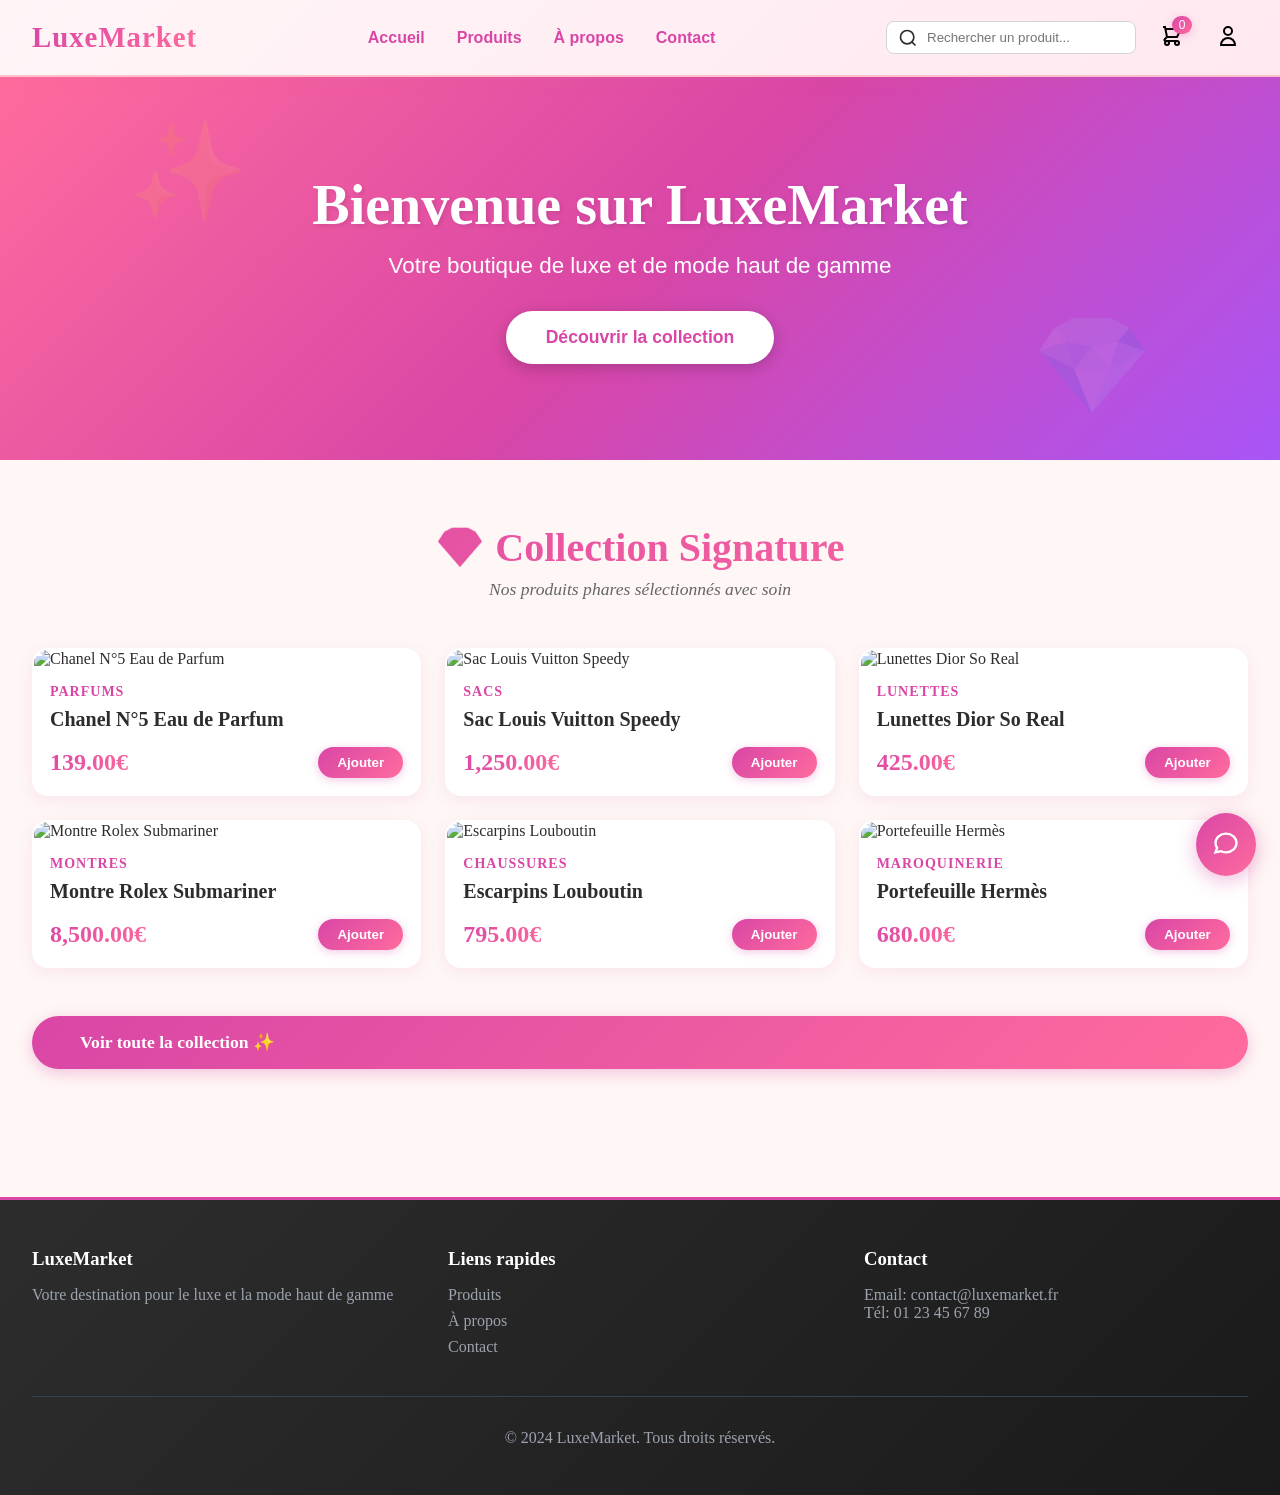
==== index.html @ a19bfbb9 "Ajout complet du projet" ====
<!DOCTYPE html>
<html lang="fr">
<head>
    <meta charset="UTF-8">
    <meta name="viewport" content="width=device-width, initial-scale=1.0">
    <title>LuxeMarket - Boutique de luxe et mode haut de gamme</title>
    <style>
        * {
            margin: 0;
            padding: 0;
            box-sizing: border-box;
        }

        body {
            font-family: 'Playfair Display', 'Georgia', serif;
            background-color: #fef7f5;
            color: #2d2d2d;
        }

        /* Header */
        header {
            background: linear-gradient(135deg, #fff5f7 0%, #ffe8f0 100%);
            box-shadow: 0 2px 15px rgba(219, 112, 147, 0.1);
            position: sticky;
            top: 0;
            z-index: 100;
            border-bottom: 2px solid #ffc0cb;
        }

        .header-content {
            max-width: 1280px;
            margin: 0 auto;
            padding: 1rem 2rem;
            display: flex;
            justify-content: space-between;
            align-items: center;
        }

        .logo {
            font-size: 1.8rem;
            font-weight: bold;
            background: linear-gradient(135deg, #d946a6 0%, #ff6b9d 100%);
            -webkit-background-clip: text;
            -webkit-text-fill-color: transparent;
            background-clip: text;
            font-family: 'Playfair Display', serif;
            letter-spacing: 1px;
        }

        nav {
            display: flex;
            gap: 2rem;
        }

        nav a {
            text-decoration: none;
            color: #d946a6;
            font-weight: 600;
            transition: all 0.3s;
            font-family: 'Segoe UI', sans-serif;
            position: relative;
        }

        nav a:hover {
            color: #ff6b9d;
        }

        nav a::after {
            content: '';
            position: absolute;
            bottom: -5px;
            left: 0;
            width: 0;
            height: 2px;
            background: linear-gradient(90deg, #d946a6, #ff6b9d);
            transition: width 0.3s;
        }

        nav a:hover::after {
            width: 100%;
        }

        .header-icons {
            display: flex;
            gap: 1rem;
            align-items: center;
        }

        .search-box {
            position: relative;
        }

        .search-box {
            display: flex;
            align-items: center;
            position: relative;
        }

        .search-box input {
            padding: 0.5rem 1rem 0.5rem 2.5rem;
            border: 1px solid #d1d5db;
            border-radius: 0.5rem;
            outline: none;
            min-width: 250px;
        }

        .search-box input:focus {
            border-color: #d946a6;
            box-shadow: 0 0 0 3px rgba(217, 70, 166, 0.1);
        }

        .search-icon {
            position: absolute;
            left: 0.75rem;
            pointer-events: none;
        }

        .icon-btn {
            background: none;
            border: none;
            cursor: pointer;
            padding: 0.5rem;
            border-radius: 50%;
            position: relative;
            transition: background 0.3s;
        }

        .icon-btn:hover {
            background: #ffe8f0;
        }

        .cart-badge {
            position: absolute;
            top: 0;
            right: 0;
            background: linear-gradient(135deg, #d946a6 0%, #ff6b9d 100%);
            color: white;
            font-size: 0.75rem;
            padding: 0.125rem 0.375rem;
            border-radius: 9999px;
            min-width: 1.25rem;
            text-align: center;
            box-shadow: 0 2px 8px rgba(217, 70, 166, 0.3);
        }

        /* Hero Section */
        .hero {
            background: linear-gradient(135deg, #ff6b9d 0%, #d946a6 50%, #a855f7 100%);
            color: white;
            padding: 6rem 2rem;
            text-align: center;
            position: relative;
            overflow: hidden;
        }

        .hero::before {
            content: '✨';
            position: absolute;
            font-size: 6rem;
            opacity: 0.1;
            top: 10%;
            left: 10%;
            animation: float 6s ease-in-out infinite;
        }

        .hero::after {
            content: '💎';
            position: absolute;
            font-size: 6rem;
            opacity: 0.1;
            bottom: 10%;
            right: 10%;
            animation: float 8s ease-in-out infinite;
        }

        @keyframes float {
            0%, 100% { transform: translateY(0px); }
            50% { transform: translateY(-20px); }
        }

        .hero h1 {
            font-size: 3.5rem;
            margin-bottom: 1rem;
            font-family: 'Playfair Display', serif;
            text-shadow: 2px 2px 4px rgba(0,0,0,0.1);
        }

        .hero p {
            font-size: 1.4rem;
            margin-bottom: 2rem;
            font-family: 'Segoe UI', sans-serif;
            font-weight: 300;
        }

        .btn-primary {
            background: white;
            color: #d946a6;
            padding: 1rem 2.5rem;
            border: none;
            border-radius: 50px;
            font-size: 1.1rem;
            font-weight: 600;
            cursor: pointer;
            transition: all 0.3s;
            box-shadow: 0 4px 15px rgba(0,0,0,0.2);
            font-family: 'Segoe UI', sans-serif;
        }

        .btn-primary:hover {
            transform: translateY(-3px);
            box-shadow: 0 6px 20px rgba(0,0,0,0.3);
            background: #fff5f7;
        }

        /* Products Section */
        .products-section {
            max-width: 1280px;
            margin: 0 auto;
            padding: 4rem 2rem;
        }

        .products-section h2 {
            font-size: 2.5rem;
            margin-bottom: 0.5rem;
            text-align: center;
            background: linear-gradient(135deg, #d946a6 0%, #ff6b9d 100%);
            -webkit-background-clip: text;
            -webkit-text-fill-color: transparent;
            background-clip: text;
            font-family: 'Playfair Display', serif;
        }

        .products-subtitle {
            text-align: center;
            color: #666;
            margin-bottom: 3rem;
            font-size: 1.1rem;
            font-style: italic;
        }

        .view-all-btn {
            display: block;
            margin: 3rem auto 0;
            background: linear-gradient(135deg, #d946a6 0%, #ff6b9d 100%);
            color: white;
            padding: 1rem 3rem;
            border: none;
            border-radius: 50px;
            font-size: 1.1rem;
            font-weight: 600;
            cursor: pointer;
            transition: all 0.3s;
            box-shadow: 0 4px 15px rgba(217, 70, 166, 0.3);
            text-decoration: none;
        }

        .view-all-btn:hover {
            transform: translateY(-3px);
            box-shadow: 0 6px 20px rgba(217, 70, 166, 0.4);
        }

        .products-grid {
            display: grid;
            grid-template-columns: repeat(auto-fill, minmax(300px, 1fr));
            gap: 1.5rem;
        }

        .product-card {
            background: white;
            border-radius: 1rem;
            overflow: hidden;
            box-shadow: 0 4px 15px rgba(217, 70, 166, 0.1);
            transition: all 0.3s;
            border: 2px solid transparent;
        }

        .product-card:hover {
            box-shadow: 0 8px 30px rgba(217, 70, 166, 0.25);
            transform: translateY(-5px);
            border-color: #ffc0cb;
        }

        .product-image {
            width: 100%;
            height: 250px;
            object-fit: cover;
        }

        .product-info {
            padding: 1rem;
        }

        .product-category {
            color: #d946a6;
            font-size: 0.875rem;
            font-weight: 600;
            margin-bottom: 0.5rem;
            text-transform: uppercase;
            letter-spacing: 1px;
        }

        .product-name {
            font-size: 1.25rem;
            font-weight: bold;
            margin-bottom: 1rem;
            font-family: 'Playfair Display', serif;
            color: #2d2d2d;
        }

        .product-footer {
            display: flex;
            justify-content: space-between;
            align-items: center;
        }

        .product-price {
            font-size: 1.5rem;
            font-weight: bold;
            background: linear-gradient(135deg, #d946a6 0%, #ff6b9d 100%);
            -webkit-background-clip: text;
            -webkit-text-fill-color: transparent;
            background-clip: text;
        }

        .btn-add-cart {
            background: linear-gradient(135deg, #d946a6 0%, #ff6b9d 100%);
            color: white;
            padding: 0.5rem 1.2rem;
            border: none;
            border-radius: 50px;
            cursor: pointer;
            font-weight: 600;
            transition: all 0.3s;
            box-shadow: 0 2px 10px rgba(217, 70, 166, 0.3);
        }

        .btn-add-cart:hover {
            transform: scale(1.05);
            box-shadow: 0 4px 15px rgba(217, 70, 166, 0.4);
        }

        /* Chat Button */
        .chat-btn {
            position: fixed;
            bottom: 1.5rem;
            right: 1.5rem;
            background: linear-gradient(135deg, #d946a6 0%, #ff6b9d 100%);
            color: white;
            padding: 1rem;
            border: none;
            border-radius: 50%;
            cursor: pointer;
            box-shadow: 0 4px 20px rgba(217, 70, 166, 0.4);
            transition: all 0.3s;
            z-index: 90;
        }

        .chat-btn:hover {
            transform: scale(1.1);
            box-shadow: 0 6px 25px rgba(217, 70, 166, 0.5);
        }

        /* Chat Window */
        .chat-window {
            position: fixed;
            bottom: 6rem;
            right: 1.5rem;
            width: 380px;
            height: 500px;
            background: white;
            border-radius: 0.5rem;
            box-shadow: 0 10px 40px rgba(0,0,0,0.3);
            display: none;
            flex-direction: column;
            z-index: 90;
        }

        .chat-window.active {
            display: flex;
        }

        .chat-header {
            background: linear-gradient(135deg, #d946a6 0%, #ff6b9d 100%);
            color: white;
            padding: 1rem;
            border-radius: 0.5rem 0.5rem 0 0;
            display: flex;
            justify-content: space-between;
            align-items: center;
        }

        .chat-close {
            background: none;
            border: none;
            color: white;
            cursor: pointer;
            font-size: 1.5rem;
        }

        .chat-messages {
            flex: 1;
            overflow-y: auto;
            padding: 1rem;
            display: flex;
            flex-direction: column;
            gap: 0.75rem;
        }

        .message {
            max-width: 70%;
            padding: 0.75rem;
            border-radius: 0.5rem;
        }

        .message.vendeur {
            background: #e5e7eb;
            align-self: flex-start;
        }

        .message.client {
            background: #2563eb;
            color: white;
            align-self: flex-end;
        }

        .chat-input {
            padding: 1rem;
            border-top: 1px solid #e5e7eb;
            display: flex;
            gap: 0.5rem;
        }

        .chat-input input {
            flex: 1;
            padding: 0.5rem 1rem;
            border: 1px solid #d1d5db;
            border-radius: 0.5rem;
            outline: none;
        }

        .chat-input input:focus {
            border-color: #2563eb;
        }

        .chat-send-btn {
            background: #2563eb;
            color: white;
            border: none;
            padding: 0.5rem 1rem;
            border-radius: 0.5rem;
            cursor: pointer;
        }

        .chat-send-btn:hover {
            background: #1d4ed8;
        }

        /* Footer */
        footer {
            background: linear-gradient(135deg, #2d2d2d 0%, #1a1a1a 100%);
            color: white;
            padding: 3rem 2rem;
            margin-top: 4rem;
            border-top: 3px solid #d946a6;
        }

        .footer-content {
            max-width: 1280px;
            margin: 0 auto;
            display: grid;
            grid-template-columns: repeat(auto-fit, minmax(250px, 1fr));
            gap: 2rem;
        }

        .footer-section h3 {
            margin-bottom: 1rem;
        }

        .footer-section a {
            color: #9ca3af;
            text-decoration: none;
            display: block;
            margin: 0.5rem 0;
        }

        .footer-section a:hover {
            color: white;
        }

        .footer-bottom {
            text-align: center;
            margin-top: 2rem;
            padding-top: 2rem;
            border-top: 1px solid #374151;
            color: #9ca3af;
        }

        /* Product Modal */
        .modal {
            position: fixed;
            top: 0;
            left: 0;
            right: 0;
            bottom: 0;
            background: rgba(0, 0, 0, 0.7);
            display: none;
            justify-content: center;
            align-items: center;
            z-index: 1000;
            padding: 1rem;
        }

        .modal.active {
            display: flex;
        }

        .modal-content {
            background: white;
            border-radius: 1rem;
            max-width: 900px;
            width: 100%;
            max-height: 90vh;
            overflow-y: auto;
            position: relative;
            box-shadow: 0 20px 60px rgba(0,0,0,0.3);
        }

        .modal-close {
            position: absolute;
            top: 1rem;
            right: 1rem;
            background: rgba(0,0,0,0.5);
            color: white;
            border: none;
            width: 40px;
            height: 40px;
            border-radius: 50%;
            font-size: 1.5rem;
            cursor: pointer;
            z-index: 10;
            transition: background 0.3s;
        }

        .modal-close:hover {
            background: rgba(0,0,0,0.7);
        }

        .modal-body {
            display: grid;
            grid-template-columns: 1fr 1fr;
            gap: 2rem;
            padding: 2rem;
        }

        .modal-image {
            width: 100%;
            height: 400px;
            object-fit: cover;
            border-radius: 0.5rem;
        }

        .modal-info h2 {
            font-size: 2rem;
            margin-bottom: 1rem;
            color: #111827;
        }

        .modal-category {
            display: inline-block;
            background: linear-gradient(135deg, #d946a6 0%, #ff6b9d 100%);
            color: white;
            padding: 0.25rem 1rem;
            border-radius: 1rem;
            font-size: 0.875rem;
            margin-bottom: 1rem;
        }

        .modal-price {
            font-size: 2.5rem;
            font-weight: bold;
            background: linear-gradient(135deg, #d946a6 0%, #ff6b9d 100%);
            -webkit-background-clip: text;
            -webkit-text-fill-color: transparent;
            background-clip: text;
            margin: 1rem 0;
        }

        .modal-description {
            color: #4b5563;
            line-height: 1.6;
            margin-bottom: 2rem;
        }

        .modal-actions {
            display: flex;
            gap: 1rem;
        }

        .btn-modal {
            flex: 1;
            padding: 1rem;
            border: none;
            border-radius: 0.5rem;
            font-size: 1rem;
            font-weight: 600;
            cursor: pointer;
            transition: all 0.3s;
        }

        .btn-modal-primary {
            background: linear-gradient(135deg, #d946a6 0%, #ff6b9d 100%);
            color: white;
        }

        .btn-modal-primary:hover {
            opacity: 0.9;
            transform: translateY(-2px);
        }

        .btn-modal-secondary {
            background: linear-gradient(135deg, #a855f7 0%, #d946a6 100%);
            color: white;
        }

        .btn-modal-secondary:hover {
            opacity: 0.9;
            transform: translateY(-2px);
        }

        /* Responsive */
        @media (max-width: 768px) {
            nav {
                display: none;
            }

            .hero h1 {
                font-size: 2rem;
            }

            .products-grid {
                grid-template-columns: 1fr;
            }

            .chat-window {
                width: calc(100% - 2rem);
                right: 1rem;
            }

            .search-box input {
                min-width: 150px;
            }
        }
    </style>
</head>
<body>
    <!-- Header -->
    <header>
        <div class="header-content">
            <div class="logo">LuxeMarket</div>
            
            <nav>
                <a href="#accueil">Accueil</a>
                <a href="#produits">Produits</a>
                <a href="#apropos">À propos</a>
                <a href="#contact">Contact</a>
            </nav>

            <div class="header-icons">
                <div class="search-box">
                    <svg class="search-icon" width="20" height="20" fill="none" stroke="currentColor" stroke-width="2" viewBox="0 0 24 24">
                        <circle cx="11" cy="11" r="8"></circle>
                        <path d="m21 21-4.35-4.35"></path>
                    </svg>
                    <input type="text" id="searchInput" placeholder="Rechercher un produit..." onkeyup="searchProducts()">
                </div>

                <button class="icon-btn" id="cartBtn">
                    <svg width="24" height="24" fill="none" stroke="currentColor" stroke-width="2" viewBox="0 0 24 24">
                        <path d="M3 3h2l.4 2M7 13h10l4-8H5.4M7 13L5.4 5M7 13l-2.293 2.293c-.63.63-.184 1.707.707 1.707H17m0 0a2 2 0 100 4 2 2 0 000-4zm-8 2a2 2 0 11-4 0 2 2 0 014 0z"/>
                    </svg>
                    <span class="cart-badge" id="cartBadge">0</span>
                </button>

                <button class="icon-btn">
                    <svg width="24" height="24" fill="none" stroke="currentColor" stroke-width="2" viewBox="0 0 24 24">
                        <path d="M16 7a4 4 0 11-8 0 4 4 0 018 0zM12 14a7 7 0 00-7 7h14a7 7 0 00-7-7z"/>
                    </svg>
                </button>
            </div>
        </div>
    </header>

    <!-- Hero Section -->
    <section class="hero" id="accueil">
        <h1>Bienvenue sur LuxeMarket</h1>
        <p>Votre boutique de luxe et de mode haut de gamme</p>
        <button class="btn-primary">Découvrir la collection</button>
    </section>

    <!-- Products Section -->
    <section class="products-section" id="produits">
        <h2>💎 Collection Signature</h2>
        <p class="products-subtitle">Nos produits phares sélectionnés avec soin</p>
        <div class="products-grid" id="productsGrid">
            <!-- Les produits seront ajoutés ici par JavaScript -->
        </div>
        <a href="vitrine.html" class="view-all-btn">Voir toute la collection ✨</a>
    </section>

    <!-- Product Modal -->
    <div class="modal" id="productModal">
        <div class="modal-content">
            <button class="modal-close" onclick="closeModal()">&times;</button>
            <div class="modal-body">
                <div>
                    <img id="modalImage" class="modal-image" src="" alt="">
                </div>
                <div class="modal-info">
                    <span id="modalCategory" class="modal-category"></span>
                    <h2 id="modalName"></h2>
                    <div id="modalPrice" class="modal-price"></div>
                    <p id="modalDescription" class="modal-description"></p>
                    <div class="modal-actions">
                        <button class="btn-modal btn-modal-primary" onclick="addToCartFromModal()">
                            Ajouter au panier
                        </button>
                        <button class="btn-modal btn-modal-secondary" onclick="openChat()">
                            Contacter le vendeur
                        </button>
                    </div>
                </div>
            </div>
        </div>
    </div>

    <!-- Chat Button -->
    <button class="chat-btn" id="chatBtn">
        <svg width="28" height="28" fill="none" stroke="currentColor" stroke-width="2" viewBox="0 0 24 24">
            <path d="M8 12h.01M12 12h.01M16 12h.01M21 12c0 4.418-4.03 8-9 8a9.863 9.863 0 01-4.255-.949L3 20l1.395-3.72C3.512 15.042 3 13.574 3 12c0-4.418 4.03-8 9-8s9 3.582 9 8z"/>
        </svg>
    </button>

    <!-- Chat Window -->
    <div class="chat-window" id="chatWindow">
        <div class="chat-header">
            <h3>Chat avec le vendeur</h3>
            <button class="chat-close" id="chatClose">&times;</button>
        </div>
        <div class="chat-messages" id="chatMessages">
            <div class="message vendeur">Bonjour ! Comment puis-je vous aider ?</div>
        </div>
        <div class="chat-input">
            <input type="text" id="messageInput" placeholder="Tapez votre message...">
            <button class="chat-send-btn" id="sendBtn">Envoyer</button>
        </div>
    </div>

    <!-- Footer -->
    <footer>
        <div class="footer-content">
            <div class="footer-section">
                <h3>LuxeMarket</h3>
                <p style="color: #9ca3af;">Votre destination pour le luxe et la mode haut de gamme</p>
            </div>
            <div class="footer-section">
                <h3>Liens rapides</h3>
                <a href="#produits">Produits</a>
                <a href="#apropos">À propos</a>
                <a href="#contact">Contact</a>
            </div>
            <div class="footer-section">
                <h3>Contact</h3>
                <p style="color: #9ca3af;">Email: contact@luxemarket.fr</p>
                <p style="color: #9ca3af;">Tél: 01 23 45 67 89</p>
            </div>
        </div>
        <div class="footer-bottom">
            <p>&copy; 2024 LuxeMarket. Tous droits réservés.</p>
        </div>
    </footer>

    <script>
        // Charger les produits depuis le stockage ou utiliser des exemples
        let products = JSON.parse(localStorage.getItem('products') || '[]');
        let filteredProducts = [];
        let currentProductId = null;
        
        // Si aucun produit, afficher des produits d'exemple
        if (products.length === 0) {
            products = [
                { id: 1, name: 'Chanel N°5 Eau de Parfum', price: '139.00€', image: 'https://images.unsplash.com/photo-1541643600914-78b084683601?w=400', category: 'Parfums', description: 'Le parfum iconique de Chanel. Notes florales aldéhydées intemporelles. Flacon 100ml.' },
                { id: 2, name: 'Sac Louis Vuitton Speedy', price: '1,250.00€', image: 'https://images.unsplash.com/photo-1584917865442-de89df76afd3?w=400', category: 'Sacs', description: 'Sac à main iconique en toile monogram. État excellent. Authentique avec certificat.' },
                { id: 3, name: 'Lunettes Dior So Real', price: '425.00€', image: 'https://images.unsplash.com/photo-1511499767150-a48a237f0083?w=400', category: 'Lunettes', description: 'Lunettes de soleil avant-gardistes. Monture métallique dorée. Protection UV400.' },
                { id: 4, name: 'Montre Rolex Submariner', price: '8,500.00€', image: 'https://images.unsplash.com/photo-1523170335258-f5ed11844a49?w=400', category: 'Montres', description: 'Montre de plongée automatique. Acier inoxydable. Boîte et papiers inclus.' },
                { id: 5, name: 'Escarpins Louboutin', price: '795.00€', image: 'https://images.unsplash.com/photo-1543163521-1bf539c55dd2?w=400', category: 'Chaussures', description: 'Escarpins signature à semelle rouge. Cuir verni noir. Talon 10cm. Pointure 38.' },
                { id: 6, name: 'Portefeuille Hermès', price: '680.00€', image: 'https://images.unsplash.com/photo-1627123424574-724758594e93?w=400', category: 'Maroquinerie', description: 'Portefeuille compact en cuir Epsom. Couleur étoupe. Multiples emplacements cartes.' }
            ];
        }

        filteredProducts = [...products];

        // Afficher seulement les 6 premiers produits sur la page d'accueil
        function displayProducts() {
            const productsGrid = document.getElementById('productsGrid');
            productsGrid.innerHTML = '';
            
            // Limiter à 6 produits pour la page d'accueil
            const featuredProducts = filteredProducts.slice(0, 6);
            
            if (featuredProducts.length === 0) {
                productsGrid.innerHTML = '<p style="grid-column: 1/-1; text-align: center; color: #6b7280; padding: 2rem;">Aucun produit trouvé</p>';
                return;
            }

            featuredProducts.forEach(product => {
                const card = document.createElement('div');
                card.className = 'product-card';
                card.style.cursor = 'pointer';
                card.onclick = () => openProductModal(product.id);
                card.innerHTML = `
                    <img src="${product.image}" alt="${product.name}" class="product-image">
                    <div class="product-info">
                        <div class="product-category">${product.category}</div>
                        <div class="product-name">${product.name}</div>
                        <div class="product-footer">
                            <div class="product-price">${product.price}</div>
                            <button class="btn-add-cart" onclick="event.stopPropagation(); addToCart(${product.id})">Ajouter</button>
                        </div>
                    </div>
                `;
                productsGrid.appendChild(card);
            });
        }

        // Fonction de recherche
        function searchProducts() {
            const searchTerm = document.getElementById('searchInput').value.toLowerCase();
            
            if (searchTerm === '') {
                filteredProducts = [...products];
            } else {
                filteredProducts = products.filter(product => 
                    product.name.toLowerCase().includes(searchTerm) ||
                    product.category.toLowerCase().includes(searchTerm) ||
                    (product.description && product.description.toLowerCase().includes(searchTerm))
                );
            }
            
            displayProducts();
        }

        // Ouvrir la modale produit
        function openProductModal(productId) {
            const product = products.find(p => p.id === productId);
            if (!product) return;

            currentProductId = productId;
            
            document.getElementById('modalImage').src = product.image;
            document.getElementById('modalName').textContent = product.name;
            document.getElementById('modalPrice').textContent = product.price;
            document.getElementById('modalCategory').textContent = product.category;
            document.getElementById('modalDescription').textContent = product.description || 'Aucune description disponible.';
            
            document.getElementById('productModal').classList.add('active');
            document.body.style.overflow = 'hidden';
        }

        // Fermer la modale
        function closeModal() {
            document.getElementById('productModal').classList.remove('active');
            document.body.style.overflow = 'auto';
            currentProductId = null;
        }

        // Ajouter au panier depuis la modale
        function addToCartFromModal() {
            if (currentProductId) {
                addToCart(currentProductId);
                closeModal();
            }
        }

        // Ouvrir le chat depuis la modale
        function openChat() {
            closeModal();
            document.getElementById('chatWindow').classList.add('active');
        }

        // Fermer la modale en cliquant en dehors
        document.getElementById('productModal').addEventListener('click', function(e) {
            if (e.target === this) {
                closeModal();
            }
        });

        // Actualiser les produits toutes les 2 secondes pour détecter les nouveaux
        setInterval(() => {
            const newProducts = JSON.parse(localStorage.getItem('products') || '[]');
            if (newProducts.length !== products.length) {
                products = newProducts.length > 0 ? newProducts : products;
                filteredProducts = [...products];
                displayProducts();
            }
        }, 2000);

        displayProducts();

        // Gestion du panier
        let cartCount = 0;
        const cartBadge = document.getElementById('cartBadge');

        function addToCart(productId) {
            cartCount++;
            cartBadge.textContent = cartCount;
            alert('Produit ajouté au panier !');
        }

        // Gestion du chat
        const chatBtn = document.getElementById('chatBtn');
        const chatWindow = document.getElementById('chatWindow');
        const chatClose = document.getElementById('chatClose');
        const messageInput = document.getElementById('messageInput');
        const sendBtn = document.getElementById('sendBtn');
        const chatMessages = document.getElementById('chatMessages');

        chatBtn.addEventListener('click', () => {
            chatWindow.classList.add('active');
        });

        chatClose.addEventListener('click', () => {
            chatWindow.classList.remove('active');
        });

        function sendMessage() {
            const text = messageInput.value.trim();
            if (text) {
                // Ajouter le message du client
                const clientMsg = document.createElement('div');
                clientMsg.className = 'message client';
                clientMsg.textContent = text;
                chatMessages.appendChild(clientMsg);

                messageInput.value = '';
                chatMessages.scrollTop = chatMessages.scrollHeight;

                // Réponse automatique du vendeur
                setTimeout(() => {
                    const vendeurMsg = document.createElement('div');
                    vendeurMsg.className = 'message vendeur';
                    vendeurMsg.textContent = 'Merci pour votre message ! Je vous réponds dès que possible.';
                    chatMessages.appendChild(vendeurMsg);
                    chatMessages.scrollTop = chatMessages.scrollHeight;
                }, 1000);
            }
        }

        sendBtn.addEventListener('click', sendMessage);
        messageInput.addEventListener('keypress', (e) => {
            if (e.key === 'Enter') {
                sendMessage();
            }
        });
    </script>
</body>
</html>
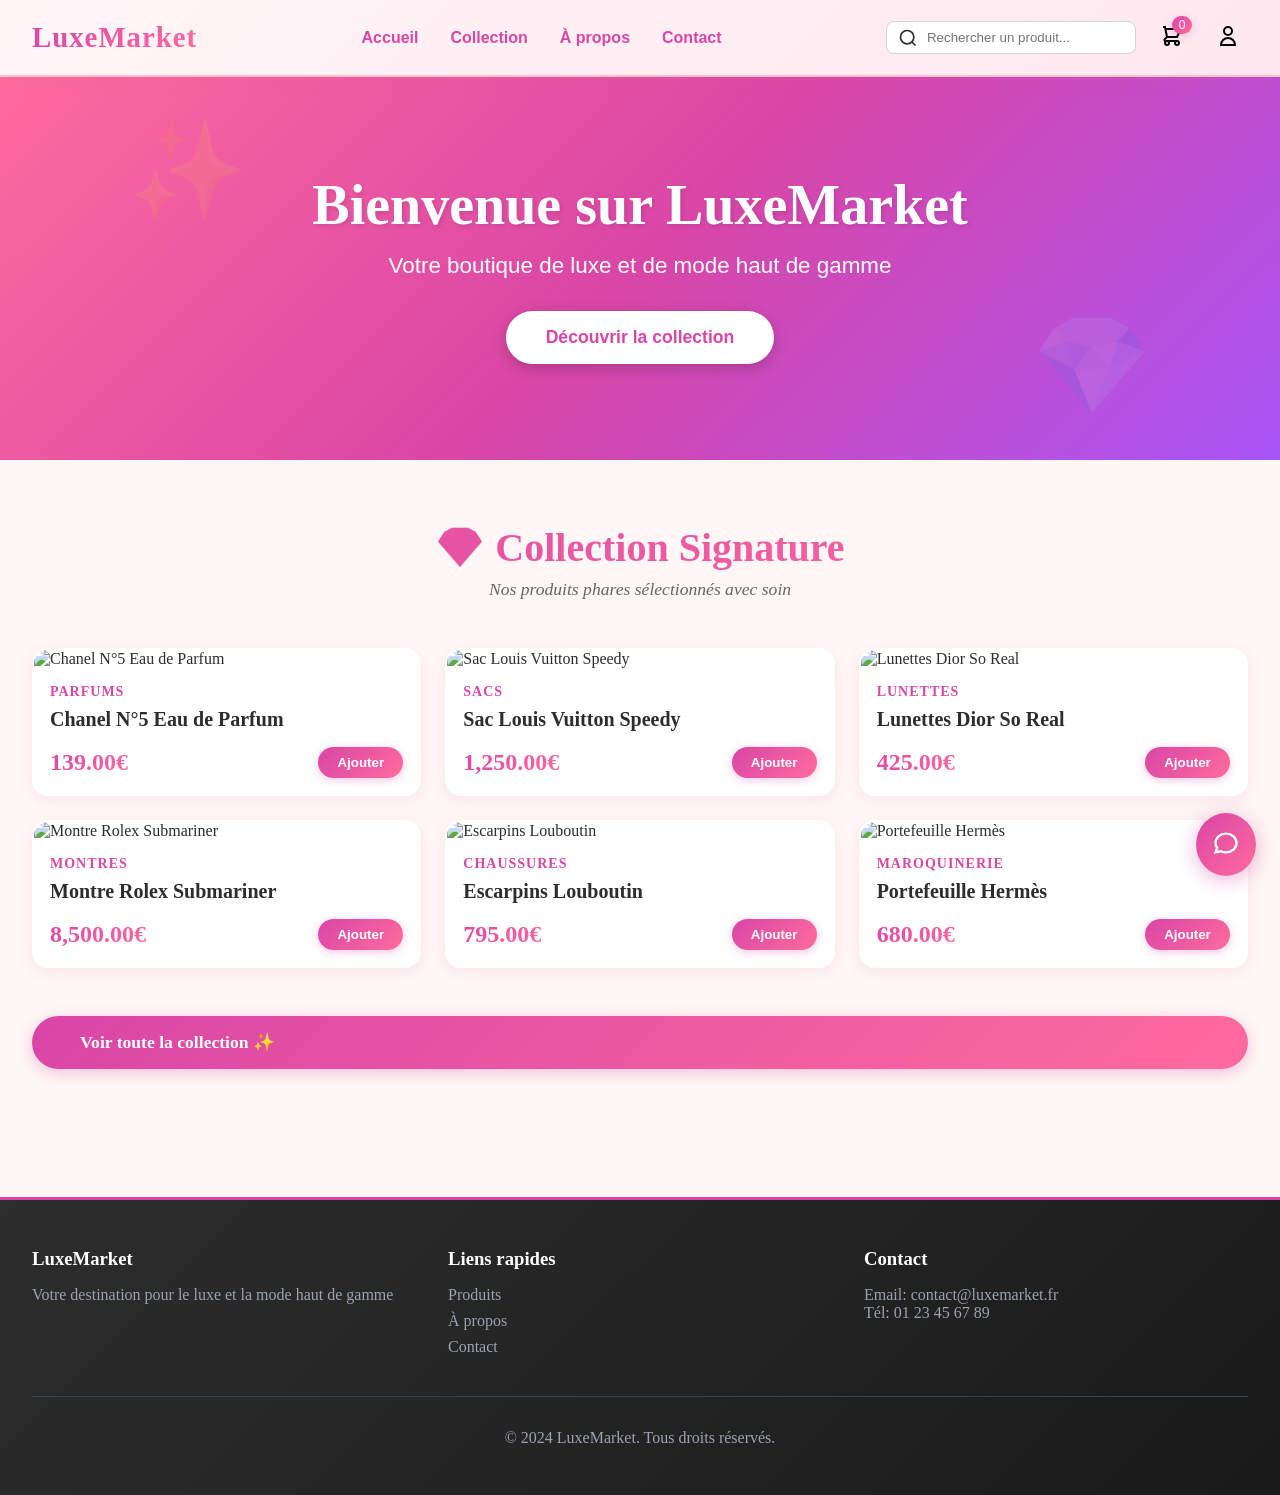
==== commit c48d7055: "Ajout de la version telephone" ====
--- a/index.html
+++ b/index.html
@@ -627,27 +627,198 @@
             transform: translateY(-2px);
         }
 
+        /* Mobile Menu */
+        .mobile-menu-btn {
+            display: none;
+            background: none;
+            border: none;
+            cursor: pointer;
+            padding: 0.5rem;
+        }
+
+        .mobile-menu {
+            display: none;
+            position: fixed;
+            top: 0;
+            left: 0;
+            right: 0;
+            bottom: 0;
+            background: rgba(0, 0, 0, 0.9);
+            z-index: 200;
+            padding: 2rem;
+        }
+
+        .mobile-menu.active {
+            display: flex;
+            flex-direction: column;
+            justify-content: center;
+            align-items: center;
+            gap: 2rem;
+        }
+
+        .mobile-menu a {
+            color: white;
+            font-size: 1.5rem;
+            text-decoration: none;
+            font-weight: 600;
+        }
+
+        .mobile-menu-close {
+            position: absolute;
+            top: 1rem;
+            right: 1rem;
+            background: none;
+            border: none;
+            color: white;
+            font-size: 2rem;
+            cursor: pointer;
+        }
+
         /* Responsive */
         @media (max-width: 768px) {
+            .mobile-menu-btn {
+                display: block;
+            }
+
             nav {
                 display: none;
             }
 
+            .header-content {
+                padding: 1rem;
+            }
+
+            .logo {
+                font-size: 1.4rem;
+            }
+
+            .search-box {
+                display: none;
+            }
+
+            .hero {
+                padding: 3rem 1rem;
+            }
+
             .hero h1 {
                 font-size: 2rem;
             }
 
+            .hero p {
+                font-size: 1.1rem;
+            }
+
+            .hero::before,
+            .hero::after {
+                font-size: 3rem;
+            }
+
+            .btn-primary {
+                padding: 0.75rem 1.5rem;
+                font-size: 1rem;
+            }
+
+            .products-section {
+                padding: 2rem 1rem;
+            }
+
+            .products-section h2 {
+                font-size: 1.8rem;
+            }
+
+            .products-subtitle {
+                font-size: 1rem;
+            }
+
             .products-grid {
                 grid-template-columns: 1fr;
+                gap: 1.5rem;
+            }
+
+            .product-card {
+                margin: 0 auto;
+                max-width: 400px;
+            }
+
+            .view-all-btn {
+                padding: 0.75rem 2rem;
+                font-size: 1rem;
             }
 
             .chat-window {
-                width: calc(100% - 2rem);
+                width: calc(100% - 1rem);
+                right: 0.5rem;
+                left: 0.5rem;
+                bottom: 5rem;
+            }
+
+            .chat-btn {
+                bottom: 1rem;
                 right: 1rem;
-            }
-
-            .search-box input {
-                min-width: 150px;
+                padding: 0.75rem;
+            }
+
+            .modal-content {
+                margin: 1rem;
+            }
+
+            .modal-body {
+                grid-template-columns: 1fr;
+                padding: 1.5rem;
+                gap: 1.5rem;
+            }
+
+            .modal-image {
+                height: 300px;
+            }
+
+            .modal-info h2 {
+                font-size: 1.5rem;
+            }
+
+            .modal-price {
+                font-size: 2rem;
+            }
+
+            .modal-actions {
+                flex-direction: column;
+            }
+
+            .footer-content {
+                grid-template-columns: 1fr;
+                text-align: center;
+                gap: 2rem;
+            }
+
+            .header-icons {
+                gap: 0.5rem;
+            }
+
+            .icon-btn {
+                padding: 0.4rem;
+            }
+        }
+
+        /* Très petits écrans */
+        @media (max-width: 400px) {
+            .logo {
+                font-size: 1.2rem;
+            }
+
+            .hero h1 {
+                font-size: 1.5rem;
+            }
+
+            .products-section h2 {
+                font-size: 1.5rem;
+            }
+
+            .product-name {
+                font-size: 1.1rem;
+            }
+
+            .product-price {
+                font-size: 1.3rem;
             }
         }
     </style>
@@ -656,11 +827,17 @@
     <!-- Header -->
     <header>
         <div class="header-content">
+            <button class="mobile-menu-btn" onclick="toggleMobileMenu()">
+                <svg width="28" height="28" fill="none" stroke="#d946a6" stroke-width="2" viewBox="0 0 24 24">
+                    <path d="M4 6h16M4 12h16M4 18h16"/>
+                </svg>
+            </button>
+
             <div class="logo">LuxeMarket</div>
             
             <nav>
                 <a href="#accueil">Accueil</a>
-                <a href="#produits">Produits</a>
+                <a href="vitrine.html">Collection</a>
                 <a href="#apropos">À propos</a>
                 <a href="#contact">Contact</a>
             </nav>
@@ -689,6 +866,15 @@
             </div>
         </div>
     </header>
+
+    <!-- Mobile Menu -->
+    <div class="mobile-menu" id="mobileMenu">
+        <button class="mobile-menu-close" onclick="toggleMobileMenu()">&times;</button>
+        <a href="#accueil" onclick="toggleMobileMenu()">Accueil</a>
+        <a href="vitrine.html" onclick="toggleMobileMenu()">Collection</a>
+        <a href="#apropos" onclick="toggleMobileMenu()">À propos</a>
+        <a href="#contact" onclick="toggleMobileMenu()">Contact</a>
+    </div>
 
     <!-- Hero Section -->
     <section class="hero" id="accueil">
@@ -799,6 +985,12 @@
 
         filteredProducts = [...products];
 
+        // Toggle mobile menu
+        function toggleMobileMenu() {
+            const mobileMenu = document.getElementById('mobileMenu');
+            mobileMenu.classList.toggle('active');
+        }
+
         // Afficher seulement les 6 premiers produits sur la page d'accueil
         function displayProducts() {
             const productsGrid = document.getElementById('productsGrid');
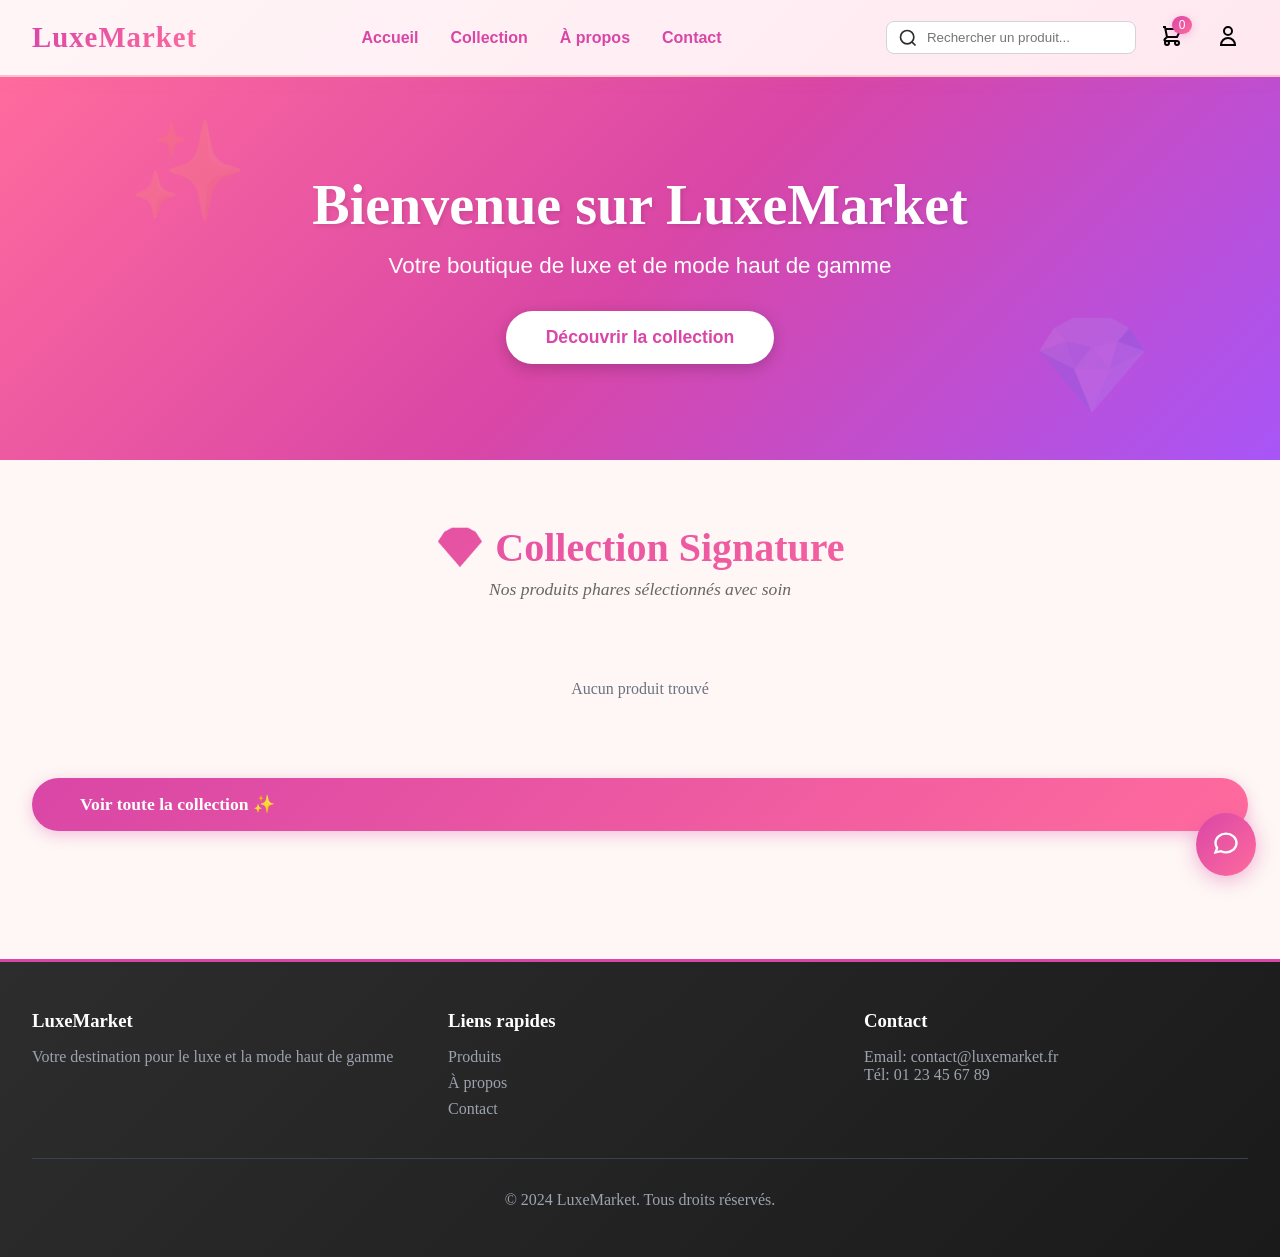
==== commit 61193d2c: "Backend API sécurisé avec Vercel" ====
--- a/index.html
+++ b/index.html
@@ -966,14 +966,33 @@
     </footer>
 
     <script>
-        // Charger les produits depuis le stockage ou utiliser des exemples
-        let products = JSON.parse(localStorage.getItem('products') || '[]');
+        // URL de l'API
+        const API_URL = 'https://TON-PROJET.vercel.app/api/products'; // Tu remplaceras après déploiement
+        
+        // Charger les produits depuis l'API
+        let products = [];
         let filteredProducts = [];
         let currentProductId = null;
-        
-        // Si aucun produit, afficher des produits d'exemple
-        if (products.length === 0) {
-            products = [
+
+        async function loadProductsFromAPI() {
+            try {
+                const response = await fetch(API_URL);
+                if (response.ok) {
+                    const data = await response.json();
+                    return data.products;
+                } else {
+                    console.error('Erreur de chargement:', response.status);
+                    return getDefaultProducts();
+                }
+            } catch (error) {
+                console.error('Erreur:', error);
+                return getDefaultProducts();
+            }
+        }
+
+        // Produits par défaut si GitHub ne fonctionne pas
+        function getDefaultProducts() {
+            return [
                 { id: 1, name: 'Chanel N°5 Eau de Parfum', price: '139.00€', image: 'https://images.unsplash.com/photo-1541643600914-78b084683601?w=400', category: 'Parfums', description: 'Le parfum iconique de Chanel. Notes florales aldéhydées intemporelles. Flacon 100ml.' },
                 { id: 2, name: 'Sac Louis Vuitton Speedy', price: '1,250.00€', image: 'https://images.unsplash.com/photo-1584917865442-de89df76afd3?w=400', category: 'Sacs', description: 'Sac à main iconique en toile monogram. État excellent. Authentique avec certificat.' },
                 { id: 3, name: 'Lunettes Dior So Real', price: '425.00€', image: 'https://images.unsplash.com/photo-1511499767150-a48a237f0083?w=400', category: 'Lunettes', description: 'Lunettes de soleil avant-gardistes. Monture métallique dorée. Protection UV400.' },
@@ -983,7 +1002,12 @@
             ];
         }
 
-        filteredProducts = [...products];
+        // Initialiser les produits
+        async function initProducts() {
+            products = await loadProductsFromGitHub();
+            filteredProducts = [...products];
+            displayProducts();
+        }
 
         // Toggle mobile menu
         function toggleMobileMenu() {
